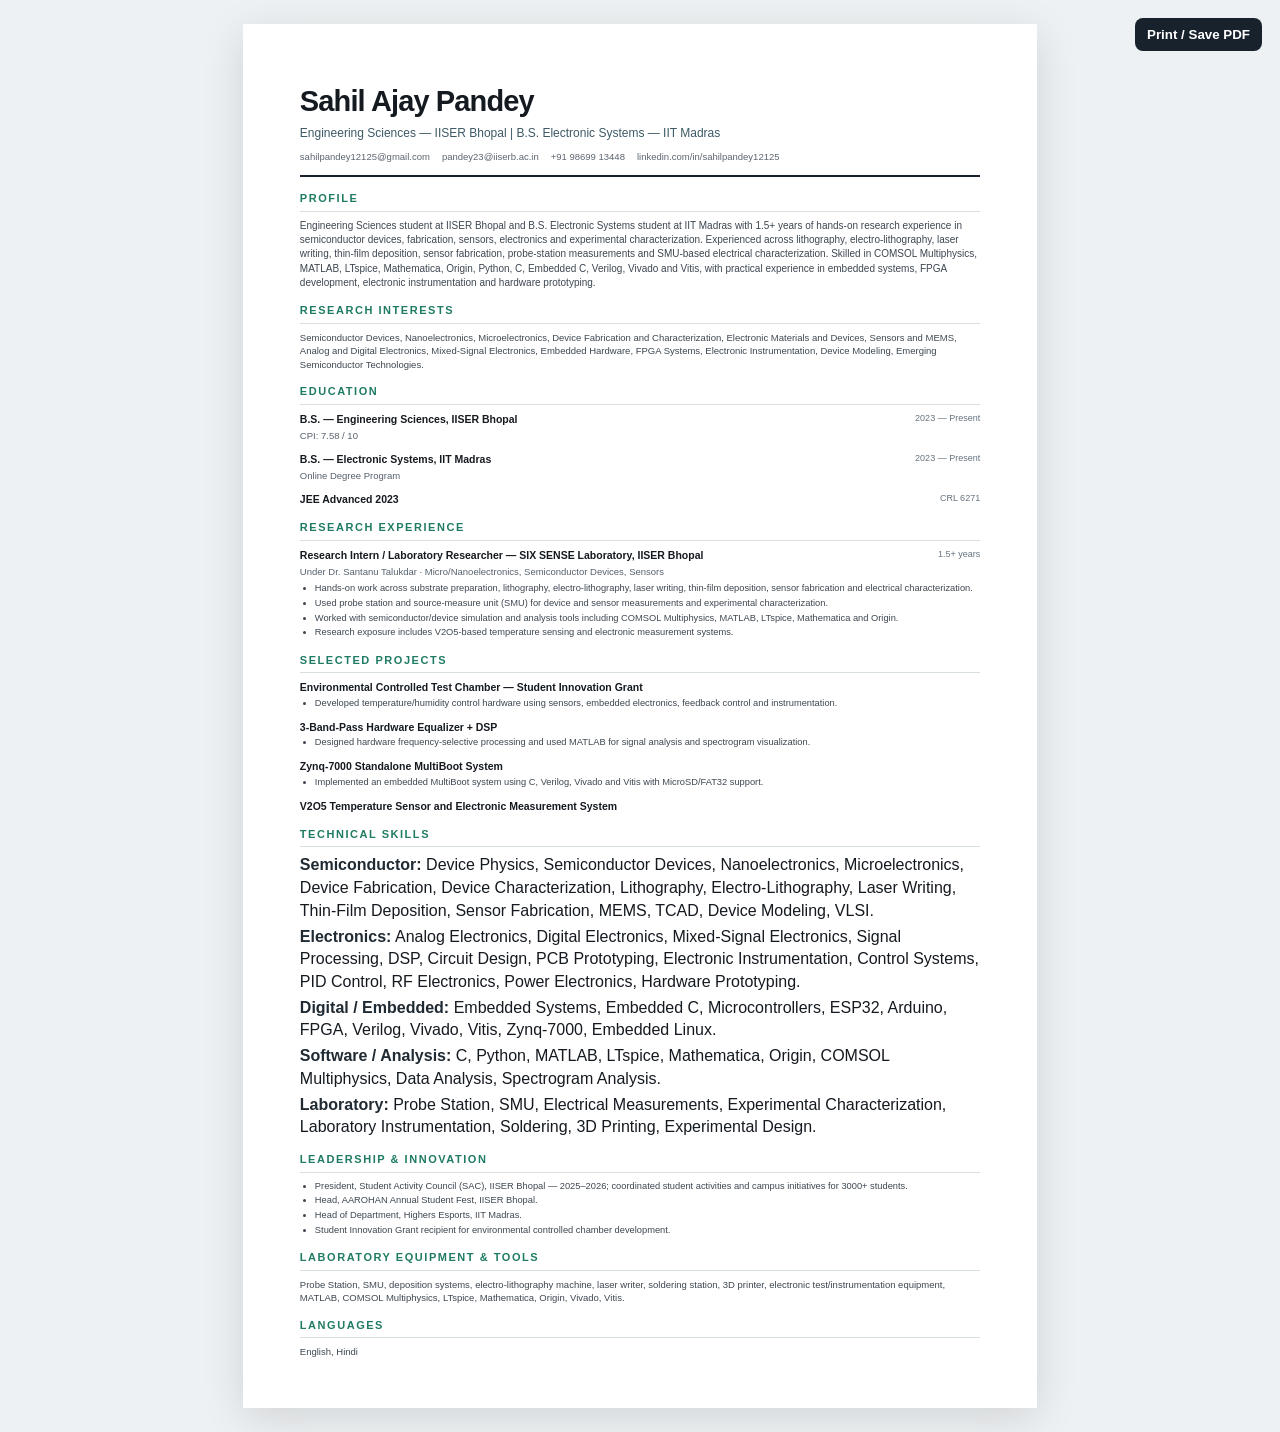
==== cv.html @ c96add31 "First commit" ====
<!DOCTYPE html>
<html lang="en">
<head>
<meta charset="UTF-8"><meta name="viewport" content="width=device-width,initial-scale=1.0">
<title>Sahil Ajay Pandey | Research CV</title>
<style>
@page { size: A4; margin: 15mm; }
*{box-sizing:border-box} body{margin:0;background:#eef1f3;color:#151a20;font-family:Arial,Helvetica,sans-serif;line-height:1.42} .cv{width:210mm;max-width:100%;margin:24px auto;background:#fff;padding:15mm 15mm 13mm;box-shadow:0 10px 40px rgba(0,0,0,.12)} .top{border-bottom:2px solid #17222c;padding-bottom:12px;margin-bottom:14px}.name{font-size:29px;font-weight:800;letter-spacing:-.03em}.role{font-size:12px;color:#3d5965;margin-top:3px}.contact{font-size:9.5px;color:#5c6570;margin-top:8px;display:flex;flex-wrap:wrap;gap:4px 12px}.section{margin-top:13px}.section h2{font-size:11px;letter-spacing:.14em;color:#1f7b63;border-bottom:1px solid #d8dfe2;padding-bottom:4px;margin:0 0 7px}.summary{font-size:10px;color:#3d4650}.grid2{display:grid;grid-template-columns:1.4fr .6fr;gap:18px}.item{margin-bottom:10px}.item-head{display:flex;justify-content:space-between;gap:12px;font-size:10.5px}.item-title{font-weight:700}.date{color:#66727d;font-size:9px;white-space:nowrap}.sub{font-size:9.5px;color:#56616d;margin:2px 0 4px}.bullets{margin:0;padding-left:15px;font-size:9.3px;color:#3d4650}.bullets li{margin:1.5px 0}.skills{font-size:9.5px;color:#3d4650}.skill-row{margin:3px 0}.label{font-weight:700;color:#1f2a33}.small{font-size:9px;color:#626c76}.print{position:fixed;right:18px;top:18px;border:0;background:#17222c;color:#fff;padding:9px 12px;border-radius:8px;cursor:pointer;font-weight:700}@media print{body{background:#fff}.cv{width:auto;margin:0;box-shadow:none;padding:0}.print{display:none}}@media(max-width:800px){.cv{padding:28px 18px}.grid2{grid-template-columns:1fr}.item-head{flex-direction:column;gap:0}}
</style>
</head>
<body>
<button class="print" onclick="window.print()">Print / Save PDF</button>
<div class="cv">
<div class="top"><div class="name">Sahil Ajay Pandey</div><div class="role">Engineering Sciences — IISER Bhopal | B.S. Electronic Systems — IIT Madras</div><div class="contact"><span>sahilpandey12125@gmail.com</span><span>pandey23@iiserb.ac.in</span><span>+91 98699 13448</span><span>linkedin.com/in/sahilpandey12125</span></div></div>
<div class="section"><h2>PROFILE</h2><div class="summary">Engineering Sciences student at IISER Bhopal and B.S. Electronic Systems student at IIT Madras with 1.5+ years of hands-on research experience in semiconductor devices, fabrication, sensors, electronics and experimental characterization. Experienced across lithography, electro-lithography, laser writing, thin-film deposition, sensor fabrication, probe-station measurements and SMU-based electrical characterization. Skilled in COMSOL Multiphysics, MATLAB, LTspice, Mathematica, Origin, Python, C, Embedded C, Verilog, Vivado and Vitis, with practical experience in embedded systems, FPGA development, electronic instrumentation and hardware prototyping.</div></div>
<div class="section"><h2>RESEARCH INTERESTS</h2><div class="skills">Semiconductor Devices, Nanoelectronics, Microelectronics, Device Fabrication and Characterization, Electronic Materials and Devices, Sensors and MEMS, Analog and Digital Electronics, Mixed-Signal Electronics, Embedded Hardware, FPGA Systems, Electronic Instrumentation, Device Modeling, Emerging Semiconductor Technologies.</div></div>
<div class="section"><h2>EDUCATION</h2>
<div class="item"><div class="item-head"><div class="item-title">B.S. — Engineering Sciences, IISER Bhopal</div><div class="date">2023 — Present</div></div><div class="sub">CPI: 7.58 / 10</div></div>
<div class="item"><div class="item-head"><div class="item-title">B.S. — Electronic Systems, IIT Madras</div><div class="date">2023 — Present</div></div><div class="sub">Online Degree Program</div></div>
<div class="item"><div class="item-head"><div class="item-title">JEE Advanced 2023</div><div class="date">CRL 6271</div></div></div>
</div>
<div class="section"><h2>RESEARCH EXPERIENCE</h2>
<div class="item"><div class="item-head"><div class="item-title">Research Intern / Laboratory Researcher — SIX SENSE Laboratory, IISER Bhopal</div><div class="date">1.5+ years</div></div><div class="sub">Under Dr. Santanu Talukdar · Micro/Nanoelectronics, Semiconductor Devices, Sensors</div><ul class="bullets"><li>Hands-on work across substrate preparation, lithography, electro-lithography, laser writing, thin-film deposition, sensor fabrication and electrical characterization.</li><li>Used probe station and source-measure unit (SMU) for device and sensor measurements and experimental characterization.</li><li>Worked with semiconductor/device simulation and analysis tools including COMSOL Multiphysics, MATLAB, LTspice, Mathematica and Origin.</li><li>Research exposure includes V2O5-based temperature sensing and electronic measurement systems.</li></ul></div></div>
<div class="section"><h2>SELECTED PROJECTS</h2>
<div class="item"><div class="item-head"><div class="item-title">Environmental Controlled Test Chamber — Student Innovation Grant</div></div><ul class="bullets"><li>Developed temperature/humidity control hardware using sensors, embedded electronics, feedback control and instrumentation.</li></ul></div>
<div class="item"><div class="item-head"><div class="item-title">3-Band-Pass Hardware Equalizer + DSP</div></div><ul class="bullets"><li>Designed hardware frequency-selective processing and used MATLAB for signal analysis and spectrogram visualization.</li></ul></div>
<div class="item"><div class="item-head"><div class="item-title">Zynq-7000 Standalone MultiBoot System</div></div><ul class="bullets"><li>Implemented an embedded MultiBoot system using C, Verilog, Vivado and Vitis with MicroSD/FAT32 support.</li></ul></div>
<div class="item"><div class="item-head"><div class="item-title">V2O5 Temperature Sensor and Electronic Measurement System</div></div></div>
</div>
<div class="section"><h2>TECHNICAL SKILLS</h2>
<div class="skill-row"><span class="label">Semiconductor:</span> Device Physics, Semiconductor Devices, Nanoelectronics, Microelectronics, Device Fabrication, Device Characterization, Lithography, Electro-Lithography, Laser Writing, Thin-Film Deposition, Sensor Fabrication, MEMS, TCAD, Device Modeling, VLSI.</div>
<div class="skill-row"><span class="label">Electronics:</span> Analog Electronics, Digital Electronics, Mixed-Signal Electronics, Signal Processing, DSP, Circuit Design, PCB Prototyping, Electronic Instrumentation, Control Systems, PID Control, RF Electronics, Power Electronics, Hardware Prototyping.</div>
<div class="skill-row"><span class="label">Digital / Embedded:</span> Embedded Systems, Embedded C, Microcontrollers, ESP32, Arduino, FPGA, Verilog, Vivado, Vitis, Zynq-7000, Embedded Linux.</div>
<div class="skill-row"><span class="label">Software / Analysis:</span> C, Python, MATLAB, LTspice, Mathematica, Origin, COMSOL Multiphysics, Data Analysis, Spectrogram Analysis.</div>
<div class="skill-row"><span class="label">Laboratory:</span> Probe Station, SMU, Electrical Measurements, Experimental Characterization, Laboratory Instrumentation, Soldering, 3D Printing, Experimental Design.</div>
</div>
<div class="section"><h2>LEADERSHIP &amp; INNOVATION</h2><ul class="bullets"><li>President, Student Activity Council (SAC), IISER Bhopal — 2025–2026; coordinated student activities and campus initiatives for 3000+ students.</li><li>Head, AAROHAN Annual Student Fest, IISER Bhopal.</li><li>Head of Department, Highers Esports, IIT Madras.</li><li>Student Innovation Grant recipient for environmental controlled chamber development.</li></ul></div>
<div class="section"><h2>LABORATORY EQUIPMENT &amp; TOOLS</h2><div class="skills">Probe Station, SMU, deposition systems, electro-lithography machine, laser writer, soldering station, 3D printer, electronic test/instrumentation equipment, MATLAB, COMSOL Multiphysics, LTspice, Mathematica, Origin, Vivado, Vitis.</div></div>
<div class="section"><h2>LANGUAGES</h2><div class="skills">English, Hindi</div></div>
</div>
</body></html>
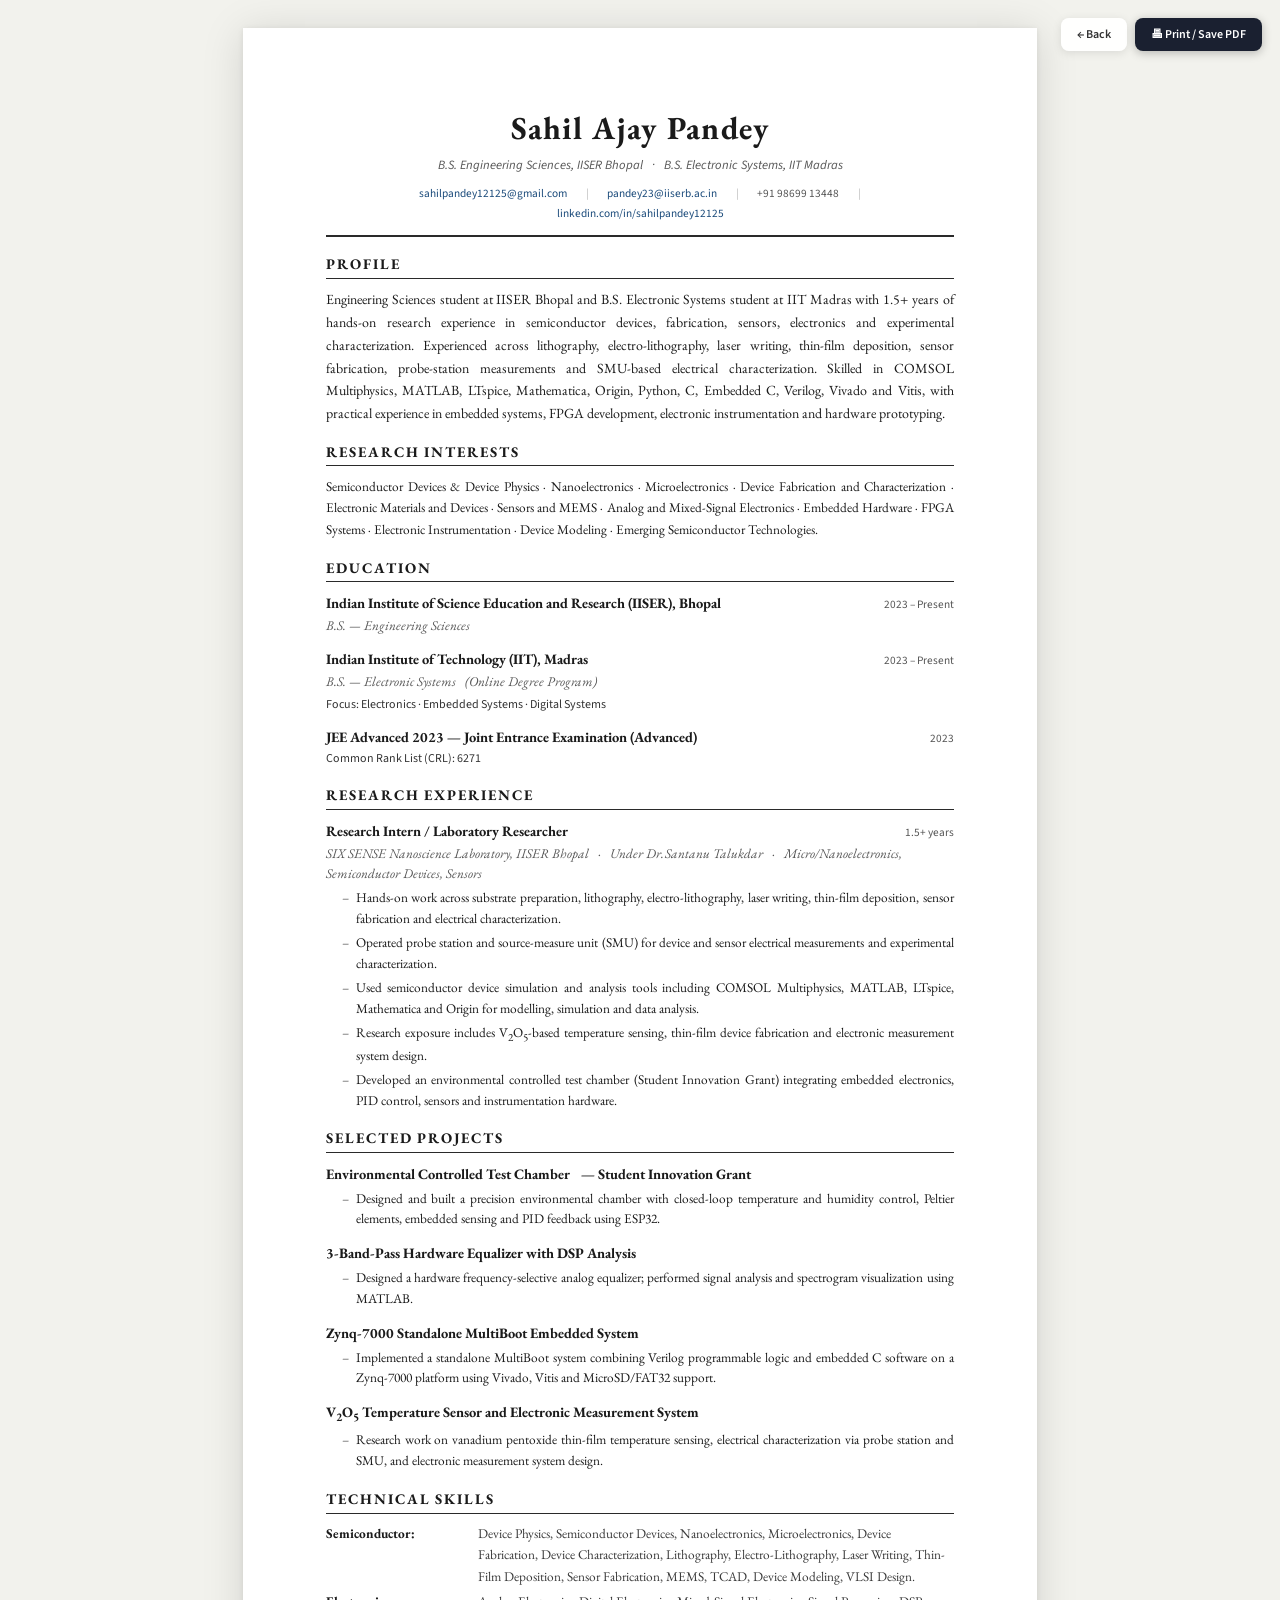
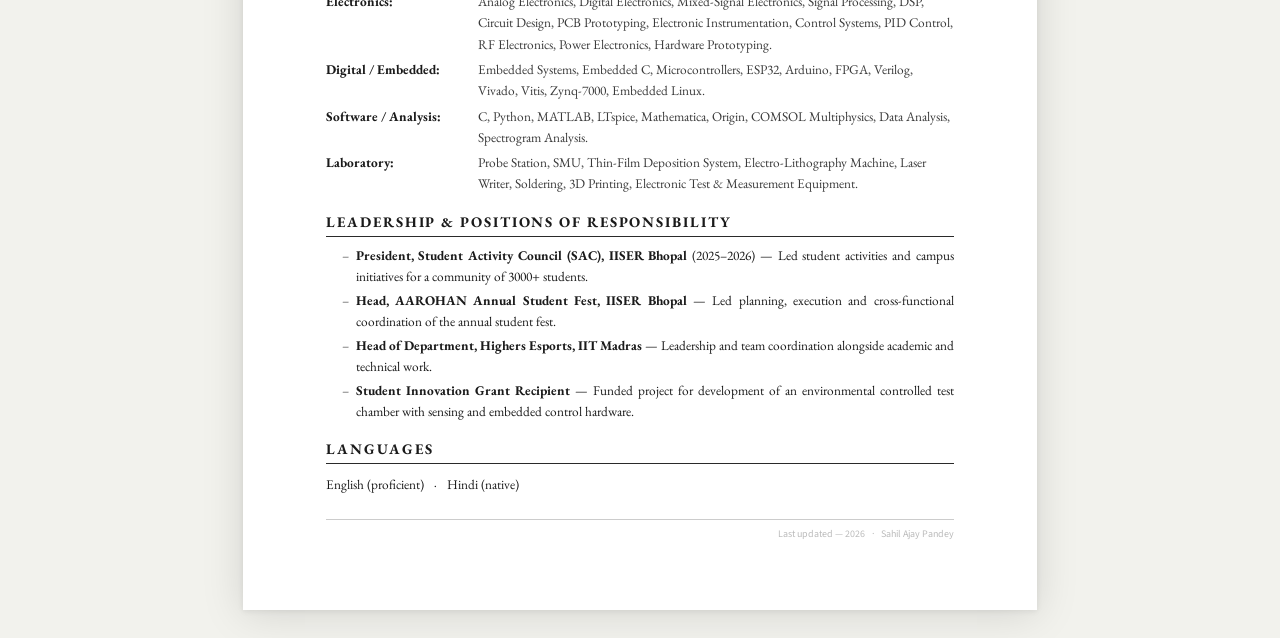
==== commit e84abacb: "Updated my code changes 2" ====
--- a/cv.html
+++ b/cv.html
@@ -1,41 +1,569 @@
 <!DOCTYPE html>
 <html lang="en">
+
 <head>
-<meta charset="UTF-8"><meta name="viewport" content="width=device-width,initial-scale=1.0">
-<title>Sahil Ajay Pandey | Research CV</title>
-<style>
-@page { size: A4; margin: 15mm; }
-*{box-sizing:border-box} body{margin:0;background:#eef1f3;color:#151a20;font-family:Arial,Helvetica,sans-serif;line-height:1.42} .cv{width:210mm;max-width:100%;margin:24px auto;background:#fff;padding:15mm 15mm 13mm;box-shadow:0 10px 40px rgba(0,0,0,.12)} .top{border-bottom:2px solid #17222c;padding-bottom:12px;margin-bottom:14px}.name{font-size:29px;font-weight:800;letter-spacing:-.03em}.role{font-size:12px;color:#3d5965;margin-top:3px}.contact{font-size:9.5px;color:#5c6570;margin-top:8px;display:flex;flex-wrap:wrap;gap:4px 12px}.section{margin-top:13px}.section h2{font-size:11px;letter-spacing:.14em;color:#1f7b63;border-bottom:1px solid #d8dfe2;padding-bottom:4px;margin:0 0 7px}.summary{font-size:10px;color:#3d4650}.grid2{display:grid;grid-template-columns:1.4fr .6fr;gap:18px}.item{margin-bottom:10px}.item-head{display:flex;justify-content:space-between;gap:12px;font-size:10.5px}.item-title{font-weight:700}.date{color:#66727d;font-size:9px;white-space:nowrap}.sub{font-size:9.5px;color:#56616d;margin:2px 0 4px}.bullets{margin:0;padding-left:15px;font-size:9.3px;color:#3d4650}.bullets li{margin:1.5px 0}.skills{font-size:9.5px;color:#3d4650}.skill-row{margin:3px 0}.label{font-weight:700;color:#1f2a33}.small{font-size:9px;color:#626c76}.print{position:fixed;right:18px;top:18px;border:0;background:#17222c;color:#fff;padding:9px 12px;border-radius:8px;cursor:pointer;font-weight:700}@media print{body{background:#fff}.cv{width:auto;margin:0;box-shadow:none;padding:0}.print{display:none}}@media(max-width:800px){.cv{padding:28px 18px}.grid2{grid-template-columns:1fr}.item-head{flex-direction:column;gap:0}}
-</style>
+    <meta charset="UTF-8">
+    <meta name="viewport" content="width=device-width, initial-scale=1.0">
+    <title>Sahil Ajay Pandey | Research CV</title>
+    <link rel="preconnect" href="https://fonts.googleapis.com">
+    <link rel="preconnect" href="https://fonts.gstatic.com" crossorigin>
+    <link
+        href="https://fonts.googleapis.com/css2?family=EB+Garamond:ital,wght@0,400;0,500;0,600;0,700;1,400;1,600&family=Source+Sans+3:ital,wght@0,300;0,400;0,600;0,700;1,400&display=swap"
+        rel="stylesheet">
+    <style>
+        @page {
+            size: A4;
+            margin: 18mm 20mm;
+        }
+
+        :root {
+            --ink: #1a1a1a;
+            --muted: #555;
+            --accent: #1a4a7a;
+            --rule: #2a2a2a;
+            --bg: #f2f2ed;
+            --paper: #ffffff;
+            --serif: "EB Garamond", "Times New Roman", Georgia, serif;
+            --sans: "Source Sans 3", "Helvetica Neue", Arial, sans-serif;
+        }
+
+        * {
+            box-sizing: border-box;
+            margin: 0;
+            padding: 0;
+        }
+
+        body {
+            background: var(--bg);
+            color: var(--ink);
+            font-family: var(--serif);
+            font-size: 10.8pt;
+            line-height: 1.52;
+            -webkit-print-color-adjust: exact;
+            print-color-adjust: exact;
+        }
+
+        .cv-page {
+            width: 210mm;
+            max-width: 100%;
+            min-height: 297mm;
+            margin: 28px auto;
+            background: var(--paper);
+            padding: 20mm 22mm 18mm;
+            box-shadow: 0 4px 40px rgba(0, 0, 0, .13), 0 1px 6px rgba(0, 0, 0, .08);
+            position: relative;
+        }
+
+        /* Header */
+        .cv-header {
+            text-align: center;
+            padding-bottom: 10pt;
+            margin-bottom: 11pt;
+            border-bottom: 1.8pt solid var(--rule);
+        }
+
+        .cv-name {
+            font-family: var(--serif);
+            font-size: 24pt;
+            font-weight: 700;
+            letter-spacing: .04em;
+            color: var(--ink);
+            margin-bottom: 3pt;
+        }
+
+        .cv-inst {
+            font-family: var(--sans);
+            font-size: 9.5pt;
+            color: var(--muted);
+            font-style: italic;
+            margin-bottom: 7pt;
+        }
+
+        .cv-contacts {
+            font-family: var(--sans);
+            font-size: 8.5pt;
+            color: var(--muted);
+            display: flex;
+            flex-wrap: wrap;
+            justify-content: center;
+            gap: 2pt 14pt;
+        }
+
+        .cv-contacts a {
+            color: var(--accent);
+            text-decoration: none;
+        }
+
+        .cv-sep {
+            color: #bbb;
+        }
+
+        /* Sections */
+        .cv-section {
+            margin-top: 12pt;
+        }
+
+        .cv-stitle {
+            font-family: var(--serif);
+            font-size: 11pt;
+            font-weight: 700;
+            letter-spacing: .13em;
+            text-transform: uppercase;
+            color: var(--ink);
+            border-bottom: .8pt solid var(--rule);
+            padding-bottom: 2pt;
+            margin-bottom: 7pt;
+        }
+
+        /* Profile */
+        .cv-profile {
+            font-family: var(--serif);
+            font-size: 10.5pt;
+            color: var(--ink);
+            line-height: 1.62;
+            text-align: justify;
+        }
+
+        /* Entry */
+        .cv-entry {
+            margin-bottom: 9pt;
+        }
+
+        .cv-ehead {
+            display: flex;
+            justify-content: space-between;
+            align-items: baseline;
+            gap: 8pt;
+        }
+
+        .cv-etitle {
+            font-family: var(--serif);
+            font-size: 10.8pt;
+            font-weight: 700;
+            color: var(--ink);
+            flex: 1;
+        }
+
+        .cv-edate {
+            font-family: var(--sans);
+            font-size: 8.5pt;
+            color: var(--muted);
+            white-space: nowrap;
+            flex-shrink: 0;
+        }
+
+        .cv-esub {
+            font-family: var(--serif);
+            font-size: 10pt;
+            font-style: italic;
+            color: var(--muted);
+            margin: 1.5pt 0 3pt;
+        }
+
+        .cv-egrade {
+            font-family: var(--sans);
+            font-size: 9pt;
+            color: #333;
+            margin-top: 1.5pt;
+        }
+
+        /* Bullets */
+        .cv-bul {
+            margin: 3pt 0 0 12pt;
+            padding: 0;
+            list-style: none;
+        }
+
+        .cv-bul li {
+            font-family: var(--serif);
+            font-size: 10pt;
+            color: var(--ink);
+            line-height: 1.56;
+            margin-bottom: 2.5pt;
+            padding-left: 10pt;
+            position: relative;
+            text-align: justify;
+        }
+
+        .cv-bul li::before {
+            content: "\2013";
+            position: absolute;
+            left: 0;
+            color: var(--muted);
+        }
+
+        /* Skills */
+        .cv-skills {
+            font-family: var(--serif);
+            font-size: 10pt;
+            color: var(--ink);
+            line-height: 1.6;
+        }
+
+        .cv-srow {
+            display: flex;
+            gap: 6pt;
+            margin-bottom: 3pt;
+            align-items: baseline;
+        }
+
+        .cv-slabel {
+            font-weight: 700;
+            white-space: nowrap;
+            min-width: 108pt;
+            flex-shrink: 0;
+        }
+
+        .cv-slist {
+            color: #3a3a3a;
+        }
+
+        /* Interests */
+        .cv-ints {
+            font-family: var(--serif);
+            font-size: 10pt;
+            color: var(--ink);
+            line-height: 1.62;
+            text-align: justify;
+        }
+
+        /* Footer */
+        .cv-foot {
+            margin-top: 18pt;
+            border-top: .5pt solid #ccc;
+            padding-top: 5pt;
+            text-align: right;
+            font-family: var(--sans);
+            font-size: 7.5pt;
+            color: #bbb;
+        }
+
+        /* Toolbar */
+        .toolbar {
+            position: fixed;
+            top: 18px;
+            right: 18px;
+            display: flex;
+            gap: 8px;
+            z-index: 100;
+        }
+
+        .toolbar button {
+            padding: 8px 16px;
+            border-radius: 8px;
+            border: none;
+            font-family: var(--sans);
+            font-size: 12px;
+            font-weight: 600;
+            cursor: pointer;
+            transition: .2s;
+        }
+
+        .tbtn-print {
+            background: #1a2030;
+            color: #fff;
+            box-shadow: 0 2px 10px rgba(0, 0, 0, .25);
+        }
+
+        .tbtn-print:hover {
+            background: #2a3050;
+        }
+
+        .tbtn-back {
+            background: rgba(255, 255, 255, .95);
+            color: #333;
+            border: 1px solid #ddd;
+            box-shadow: 0 2px 10px rgba(0, 0, 0, .1);
+        }
+
+        .tbtn-back:hover {
+            background: #f0f0f0;
+        }
+
+        @media print {
+            body {
+                background: #fff;
+                font-size: 10.5pt;
+            }
+
+            .cv-page {
+                margin: 0;
+                box-shadow: none;
+                padding: 12mm 15mm;
+                width: 100%;
+                min-height: auto;
+            }
+
+            .toolbar {
+                display: none;
+            }
+        }
+
+        @media(max-width:800px) {
+            .cv-page {
+                padding: 22px 16px;
+                margin: 0;
+                box-shadow: none;
+                width: 100%;
+                min-height: auto;
+            }
+
+            .cv-ehead {
+                flex-direction: column;
+                gap: 1pt;
+            }
+
+            .cv-srow {
+                flex-direction: column;
+                gap: 1pt;
+            }
+
+            .cv-slabel {
+                min-width: unset;
+            }
+
+            .toolbar {
+                position: fixed;
+                top: auto;
+                bottom: 14px;
+                right: 10px;
+                left: 10px;
+                justify-content: center;
+            }
+        }
+    </style>
 </head>
+
 <body>
-<button class="print" onclick="window.print()">Print / Save PDF</button>
-<div class="cv">
-<div class="top"><div class="name">Sahil Ajay Pandey</div><div class="role">Engineering Sciences — IISER Bhopal | B.S. Electronic Systems — IIT Madras</div><div class="contact"><span>sahilpandey12125@gmail.com</span><span>pandey23@iiserb.ac.in</span><span>+91 98699 13448</span><span>linkedin.com/in/sahilpandey12125</span></div></div>
-<div class="section"><h2>PROFILE</h2><div class="summary">Engineering Sciences student at IISER Bhopal and B.S. Electronic Systems student at IIT Madras with 1.5+ years of hands-on research experience in semiconductor devices, fabrication, sensors, electronics and experimental characterization. Experienced across lithography, electro-lithography, laser writing, thin-film deposition, sensor fabrication, probe-station measurements and SMU-based electrical characterization. Skilled in COMSOL Multiphysics, MATLAB, LTspice, Mathematica, Origin, Python, C, Embedded C, Verilog, Vivado and Vitis, with practical experience in embedded systems, FPGA development, electronic instrumentation and hardware prototyping.</div></div>
-<div class="section"><h2>RESEARCH INTERESTS</h2><div class="skills">Semiconductor Devices, Nanoelectronics, Microelectronics, Device Fabrication and Characterization, Electronic Materials and Devices, Sensors and MEMS, Analog and Digital Electronics, Mixed-Signal Electronics, Embedded Hardware, FPGA Systems, Electronic Instrumentation, Device Modeling, Emerging Semiconductor Technologies.</div></div>
-<div class="section"><h2>EDUCATION</h2>
-<div class="item"><div class="item-head"><div class="item-title">B.S. — Engineering Sciences, IISER Bhopal</div><div class="date">2023 — Present</div></div><div class="sub">CPI: 7.58 / 10</div></div>
-<div class="item"><div class="item-head"><div class="item-title">B.S. — Electronic Systems, IIT Madras</div><div class="date">2023 — Present</div></div><div class="sub">Online Degree Program</div></div>
-<div class="item"><div class="item-head"><div class="item-title">JEE Advanced 2023</div><div class="date">CRL 6271</div></div></div>
-</div>
-<div class="section"><h2>RESEARCH EXPERIENCE</h2>
-<div class="item"><div class="item-head"><div class="item-title">Research Intern / Laboratory Researcher — SIX SENSE Laboratory, IISER Bhopal</div><div class="date">1.5+ years</div></div><div class="sub">Under Dr. Santanu Talukdar · Micro/Nanoelectronics, Semiconductor Devices, Sensors</div><ul class="bullets"><li>Hands-on work across substrate preparation, lithography, electro-lithography, laser writing, thin-film deposition, sensor fabrication and electrical characterization.</li><li>Used probe station and source-measure unit (SMU) for device and sensor measurements and experimental characterization.</li><li>Worked with semiconductor/device simulation and analysis tools including COMSOL Multiphysics, MATLAB, LTspice, Mathematica and Origin.</li><li>Research exposure includes V2O5-based temperature sensing and electronic measurement systems.</li></ul></div></div>
-<div class="section"><h2>SELECTED PROJECTS</h2>
-<div class="item"><div class="item-head"><div class="item-title">Environmental Controlled Test Chamber — Student Innovation Grant</div></div><ul class="bullets"><li>Developed temperature/humidity control hardware using sensors, embedded electronics, feedback control and instrumentation.</li></ul></div>
-<div class="item"><div class="item-head"><div class="item-title">3-Band-Pass Hardware Equalizer + DSP</div></div><ul class="bullets"><li>Designed hardware frequency-selective processing and used MATLAB for signal analysis and spectrogram visualization.</li></ul></div>
-<div class="item"><div class="item-head"><div class="item-title">Zynq-7000 Standalone MultiBoot System</div></div><ul class="bullets"><li>Implemented an embedded MultiBoot system using C, Verilog, Vivado and Vitis with MicroSD/FAT32 support.</li></ul></div>
-<div class="item"><div class="item-head"><div class="item-title">V2O5 Temperature Sensor and Electronic Measurement System</div></div></div>
-</div>
-<div class="section"><h2>TECHNICAL SKILLS</h2>
-<div class="skill-row"><span class="label">Semiconductor:</span> Device Physics, Semiconductor Devices, Nanoelectronics, Microelectronics, Device Fabrication, Device Characterization, Lithography, Electro-Lithography, Laser Writing, Thin-Film Deposition, Sensor Fabrication, MEMS, TCAD, Device Modeling, VLSI.</div>
-<div class="skill-row"><span class="label">Electronics:</span> Analog Electronics, Digital Electronics, Mixed-Signal Electronics, Signal Processing, DSP, Circuit Design, PCB Prototyping, Electronic Instrumentation, Control Systems, PID Control, RF Electronics, Power Electronics, Hardware Prototyping.</div>
-<div class="skill-row"><span class="label">Digital / Embedded:</span> Embedded Systems, Embedded C, Microcontrollers, ESP32, Arduino, FPGA, Verilog, Vivado, Vitis, Zynq-7000, Embedded Linux.</div>
-<div class="skill-row"><span class="label">Software / Analysis:</span> C, Python, MATLAB, LTspice, Mathematica, Origin, COMSOL Multiphysics, Data Analysis, Spectrogram Analysis.</div>
-<div class="skill-row"><span class="label">Laboratory:</span> Probe Station, SMU, Electrical Measurements, Experimental Characterization, Laboratory Instrumentation, Soldering, 3D Printing, Experimental Design.</div>
-</div>
-<div class="section"><h2>LEADERSHIP &amp; INNOVATION</h2><ul class="bullets"><li>President, Student Activity Council (SAC), IISER Bhopal — 2025–2026; coordinated student activities and campus initiatives for 3000+ students.</li><li>Head, AAROHAN Annual Student Fest, IISER Bhopal.</li><li>Head of Department, Highers Esports, IIT Madras.</li><li>Student Innovation Grant recipient for environmental controlled chamber development.</li></ul></div>
-<div class="section"><h2>LABORATORY EQUIPMENT &amp; TOOLS</h2><div class="skills">Probe Station, SMU, deposition systems, electro-lithography machine, laser writer, soldering station, 3D printer, electronic test/instrumentation equipment, MATLAB, COMSOL Multiphysics, LTspice, Mathematica, Origin, Vivado, Vitis.</div></div>
-<div class="section"><h2>LANGUAGES</h2><div class="skills">English, Hindi</div></div>
-</div>
-</body></html>
+
+    <div class="toolbar">
+        <button class="tbtn-back" onclick="window.history.back();">&#8592; Back</button>
+        <button class="tbtn-print" onclick="window.print();">&#128438; Print / Save PDF</button>
+    </div>
+
+    <div class="cv-page">
+
+        <!-- Header -->
+        <div class="cv-header">
+            <div class="cv-name">Sahil Ajay Pandey</div>
+            <div class="cv-inst">B.S. Engineering Sciences, IISER Bhopal &ensp;&middot;&ensp; B.S. Electronic Systems,
+                IIT Madras</div>
+            <div class="cv-contacts">
+                <span><a href="mailto:sahilpandey12125@gmail.com">sahilpandey12125@gmail.com</a></span>
+                <span class="cv-sep">|</span>
+                <span><a href="mailto:pandey23@iiserb.ac.in">pandey23@iiserb.ac.in</a></span>
+                <span class="cv-sep">|</span>
+                <span>+91&nbsp;98699&nbsp;13448</span>
+                <span class="cv-sep">|</span>
+                <span><a href="https://www.linkedin.com/in/sahilpandey12125"
+                        target="_blank">linkedin.com/in/sahilpandey12125</a></span>
+            </div>
+        </div>
+
+        <!-- Profile -->
+        <div class="cv-section">
+            <div class="cv-stitle">Profile</div>
+            <div class="cv-profile">
+                Engineering Sciences student at IISER Bhopal and B.S. Electronic Systems student at IIT Madras
+                with 1.5+ years of hands-on research experience in semiconductor devices, fabrication, sensors,
+                electronics and experimental characterization. Experienced across lithography, electro-lithography,
+                laser writing, thin-film deposition, sensor fabrication, probe-station measurements and SMU-based
+                electrical characterization. Skilled in COMSOL Multiphysics, MATLAB, LTspice, Mathematica, Origin,
+                Python, C, Embedded C, Verilog, Vivado and Vitis, with practical experience in embedded systems,
+                FPGA development, electronic instrumentation and hardware prototyping.
+            </div>
+        </div>
+
+        <!-- Research Interests -->
+        <div class="cv-section">
+            <div class="cv-stitle">Research Interests</div>
+            <div class="cv-ints">
+                Semiconductor Devices &amp; Device Physics &middot; Nanoelectronics &middot; Microelectronics &middot;
+                Device Fabrication and Characterization &middot; Electronic Materials and Devices &middot;
+                Sensors and MEMS &middot; Analog and Mixed-Signal Electronics &middot; Embedded Hardware &middot;
+                FPGA Systems &middot; Electronic Instrumentation &middot; Device Modeling &middot;
+                Emerging Semiconductor Technologies.
+            </div>
+        </div>
+
+        <!-- Education -->
+        <div class="cv-section">
+            <div class="cv-stitle">Education</div>
+
+            <div class="cv-entry">
+                <div class="cv-ehead">
+                    <div class="cv-etitle">Indian Institute of Science Education and Research (IISER), Bhopal</div>
+                    <div class="cv-edate">2023 &ndash; Present</div>
+                </div>
+                <div class="cv-esub">B.S. &mdash; Engineering Sciences</div>
+            </div>
+
+            <div class="cv-entry">
+                <div class="cv-ehead">
+                    <div class="cv-etitle">Indian Institute of Technology (IIT), Madras</div>
+                    <div class="cv-edate">2023 &ndash; Present</div>
+                </div>
+                <div class="cv-esub">B.S. &mdash; Electronic Systems &ensp;(Online Degree Program)</div>
+                <div class="cv-egrade">Focus: Electronics &middot; Embedded Systems &middot; Digital Systems</div>
+            </div>
+
+            <div class="cv-entry">
+                <div class="cv-ehead">
+                    <div class="cv-etitle">JEE Advanced 2023 &mdash; Joint Entrance Examination (Advanced)</div>
+                    <div class="cv-edate">2023</div>
+                </div>
+                <div class="cv-egrade">Common Rank List (CRL): 6271</div>
+            </div>
+        </div>
+
+        <!-- Research Experience -->
+        <div class="cv-section">
+            <div class="cv-stitle">Research Experience</div>
+
+            <div class="cv-entry">
+                <div class="cv-ehead">
+                    <div class="cv-etitle">Research Intern / Laboratory Researcher</div>
+                    <div class="cv-edate">1.5+ years</div>
+                </div>
+                <div class="cv-esub">
+                    SIX SENSE Nanoscience Laboratory, IISER Bhopal &ensp;&middot;&ensp;
+                    Under Dr.&thinsp;Santanu Talukdar &ensp;&middot;&ensp;
+                    Micro/Nanoelectronics, Semiconductor Devices, Sensors
+                </div>
+                <ul class="cv-bul">
+                    <li>Hands-on work across substrate preparation, lithography, electro-lithography, laser writing,
+                        thin-film deposition, sensor fabrication and electrical characterization.</li>
+                    <li>Operated probe station and source-measure unit (SMU) for device and sensor electrical
+                        measurements and experimental characterization.</li>
+                    <li>Used semiconductor device simulation and analysis tools including COMSOL Multiphysics, MATLAB,
+                        LTspice, Mathematica and Origin for modelling, simulation and data analysis.</li>
+                    <li>Research exposure includes V<sub>2</sub>O<sub>5</sub>-based temperature sensing, thin-film
+                        device
+                        fabrication and electronic measurement system design.</li>
+                    <li>Developed an environmental controlled test chamber (Student Innovation Grant) integrating
+                        embedded electronics, PID control, sensors and instrumentation hardware.</li>
+                </ul>
+            </div>
+        </div>
+
+        <!-- Selected Projects -->
+        <div class="cv-section">
+            <div class="cv-stitle">Selected Projects</div>
+
+            <div class="cv-entry">
+                <div class="cv-ehead">
+                    <div class="cv-etitle">Environmental Controlled Test Chamber &ensp;&mdash; Student Innovation Grant
+                    </div>
+                </div>
+                <ul class="cv-bul">
+                    <li>Designed and built a precision environmental chamber with closed-loop temperature and humidity
+                        control, Peltier elements, embedded sensing and PID feedback using ESP32.</li>
+                </ul>
+            </div>
+
+            <div class="cv-entry">
+                <div class="cv-ehead">
+                    <div class="cv-etitle">3-Band-Pass Hardware Equalizer with DSP Analysis</div>
+                </div>
+                <ul class="cv-bul">
+                    <li>Designed a hardware frequency-selective analog equalizer; performed signal analysis and
+                        spectrogram visualization using MATLAB.</li>
+                </ul>
+            </div>
+
+            <div class="cv-entry">
+                <div class="cv-ehead">
+                    <div class="cv-etitle">Zynq-7000 Standalone MultiBoot Embedded System</div>
+                </div>
+                <ul class="cv-bul">
+                    <li>Implemented a standalone MultiBoot system combining Verilog programmable logic and embedded C
+                        software on a Zynq-7000 platform using Vivado, Vitis and MicroSD/FAT32 support.</li>
+                </ul>
+            </div>
+
+            <div class="cv-entry">
+                <div class="cv-ehead">
+                    <div class="cv-etitle">V<sub>2</sub>O<sub>5</sub> Temperature Sensor and Electronic Measurement
+                        System</div>
+                </div>
+                <ul class="cv-bul">
+                    <li>Research work on vanadium pentoxide thin-film temperature sensing, electrical characterization
+                        via probe station and SMU, and electronic measurement system design.</li>
+                </ul>
+            </div>
+        </div>
+
+        <!-- Technical Skills -->
+        <div class="cv-section">
+            <div class="cv-stitle">Technical Skills</div>
+            <div class="cv-skills">
+                <div class="cv-srow">
+                    <span class="cv-slabel">Semiconductor:</span>
+                    <span class="cv-slist">Device Physics, Semiconductor Devices, Nanoelectronics, Microelectronics,
+                        Device Fabrication, Device Characterization, Lithography, Electro-Lithography, Laser Writing,
+                        Thin-Film Deposition, Sensor Fabrication, MEMS, TCAD, Device Modeling, VLSI Design.</span>
+                </div>
+                <div class="cv-srow">
+                    <span class="cv-slabel">Electronics:</span>
+                    <span class="cv-slist">Analog Electronics, Digital Electronics, Mixed-Signal Electronics, Signal
+                        Processing, DSP, Circuit Design, PCB Prototyping, Electronic Instrumentation, Control Systems,
+                        PID Control, RF Electronics, Power Electronics, Hardware Prototyping.</span>
+                </div>
+                <div class="cv-srow">
+                    <span class="cv-slabel">Digital / Embedded:</span>
+                    <span class="cv-slist">Embedded Systems, Embedded C, Microcontrollers, ESP32, Arduino, FPGA,
+                        Verilog, Vivado, Vitis, Zynq-7000, Embedded Linux.</span>
+                </div>
+                <div class="cv-srow">
+                    <span class="cv-slabel">Software / Analysis:</span>
+                    <span class="cv-slist">C, Python, MATLAB, LTspice, Mathematica, Origin, COMSOL Multiphysics,
+                        Data Analysis, Spectrogram Analysis.</span>
+                </div>
+                <div class="cv-srow">
+                    <span class="cv-slabel">Laboratory:</span>
+                    <span class="cv-slist">Probe Station, SMU, Thin-Film Deposition System, Electro-Lithography
+                        Machine, Laser Writer, Soldering, 3D Printing, Electronic Test &amp; Measurement
+                        Equipment.</span>
+                </div>
+            </div>
+        </div>
+
+        <!-- Leadership -->
+        <div class="cv-section">
+            <div class="cv-stitle">Leadership &amp; Positions of Responsibility</div>
+            <ul class="cv-bul">
+                <li>
+                    <strong>President, Student Activity Council (SAC), IISER Bhopal</strong> (2025&ndash;2026)
+                    &mdash; Led student activities and campus initiatives for a community of 3000+ students.
+                </li>
+                <li>
+                    <strong>Head, AAROHAN Annual Student Fest, IISER Bhopal</strong>
+                    &mdash; Led planning, execution and cross-functional coordination of the annual student fest.
+                </li>
+                <li>
+                    <strong>Head of Department, Highers Esports, IIT Madras</strong>
+                    &mdash; Leadership and team coordination alongside academic and technical work.
+                </li>
+                <li>
+                    <strong>Student Innovation Grant Recipient</strong>
+                    &mdash; Funded project for development of an environmental controlled test chamber with sensing
+                    and embedded control hardware.
+                </li>
+            </ul>
+        </div>
+
+        <!-- Languages -->
+        <div class="cv-section">
+            <div class="cv-stitle">Languages</div>
+            <div class="cv-ints">English (proficient) &ensp;&middot;&ensp; Hindi (native)</div>
+        </div>
+
+        <!-- Footer -->
+        <div class="cv-foot">
+            Last updated &mdash; 2026 &ensp;&middot;&ensp; Sahil Ajay Pandey
+        </div>
+
+    </div>
+</body>
+
+</html>
